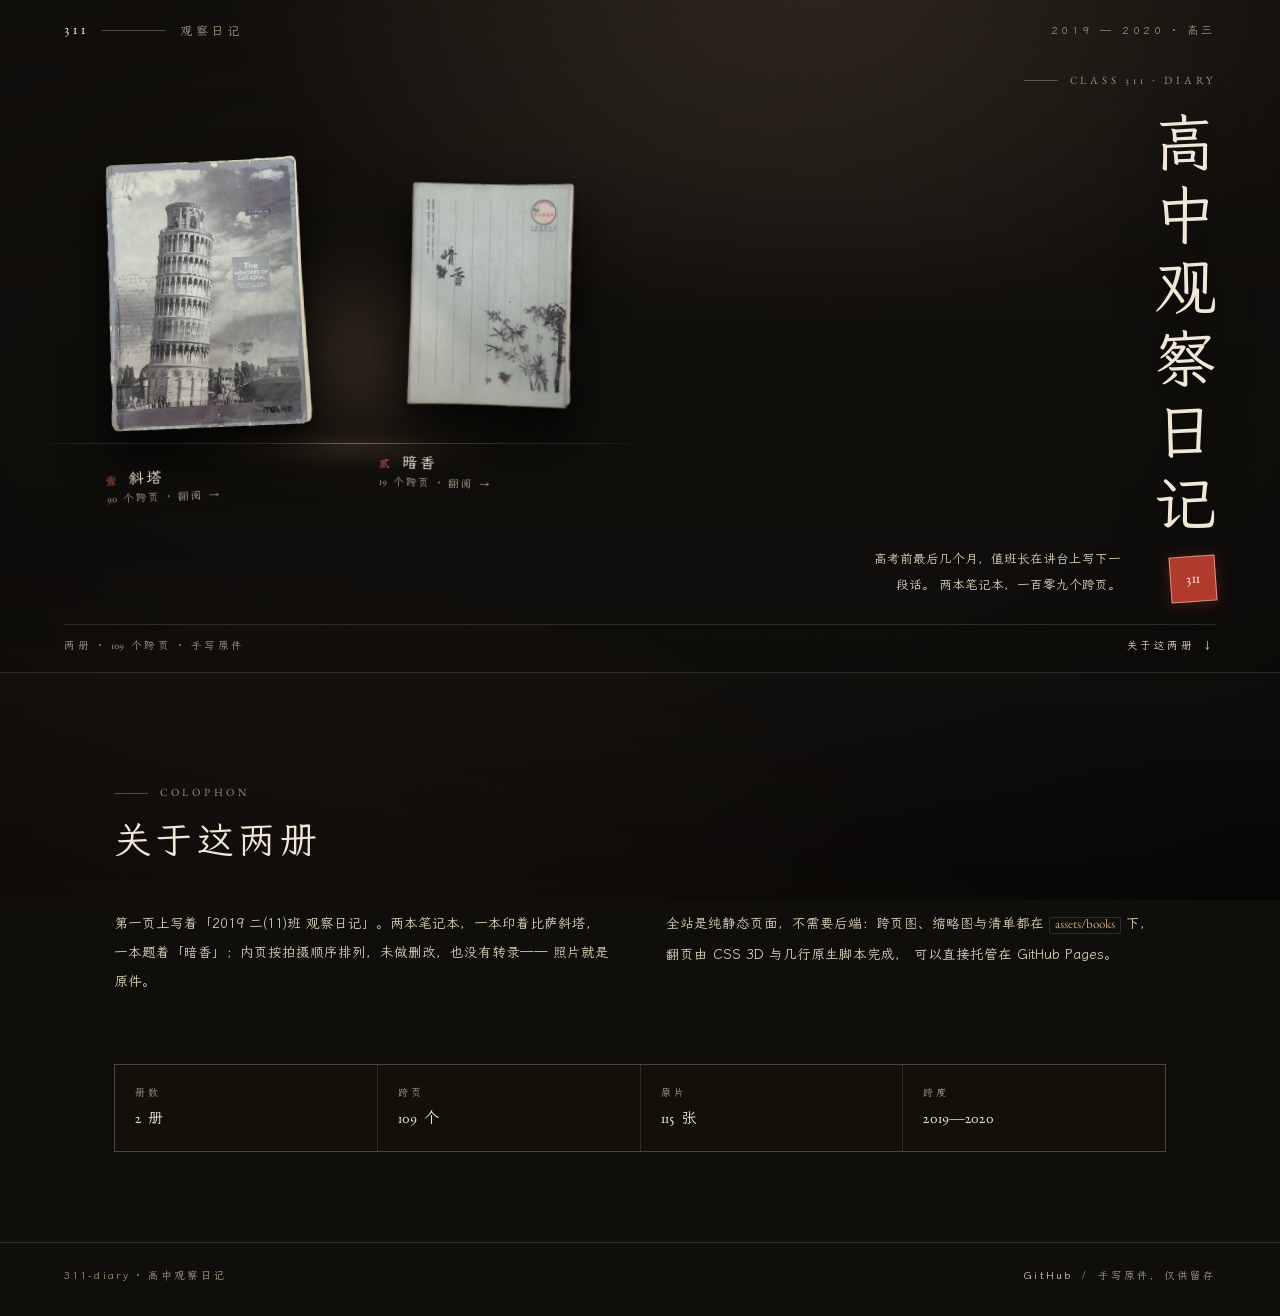
==== index.html @ 5d22f6da "搭建两册观察日记的翻阅站 首页以书架形式陈列两本手写笔记本，阅读器用 CSS 3D「一叶翻面」 实现翻页：正面是本页右半、背面是下一页左半，支持拖拽、键盘、 触摸滑动与缩略图跳页。  - build_" ====
<!DOCTYPE html>
<html lang="zh-CN">
<head>
<meta charset="utf-8">
<meta name="viewport" content="width=device-width, initial-scale=1, viewport-fit=cover">
<title>高中观察日记 · 311 班 · 两册手写笔记</title>
<meta name="description" content="高三（311）班的观察日记：两本手写笔记本，一百零九个跨页，逐页拍下，做成可以翻的书。">
<meta name="theme-color" content="#100e0b">
<meta property="og:title" content="高中观察日记 · 311 班">
<meta property="og:description" content="两本手写笔记本，一百零九个跨页，可以一页页翻。">
<meta property="og:type" content="website">
<link rel="icon" href="data:image/svg+xml,%3Csvg xmlns='http://www.w3.org/2000/svg' viewBox='0 0 64 64'%3E%3Crect width='64' height='64' fill='%23b03a2c'/%3E%3Ctext x='32' y='42' font-family='Georgia,serif' font-size='26' fill='%23fdf3e7' text-anchor='middle'%3E311%3C/text%3E%3C/svg%3E">
<link rel="preload" as="image" href="assets/books/vol-1/cover.webp">
<link rel="stylesheet" href="assets/css/base.css">
<link rel="stylesheet" href="assets/css/home.css">
</head>
<body class="home">

<div class="ambience" aria-hidden="true">
  <div class="ambience__lamp"></div>
  <div class="ambience__grain"></div>
  <div class="ambience__vignette"></div>
</div>

<header class="masthead">
  <a class="brand" href="index.html">
    <span class="brand__no num">311</span>
    <span class="brand__rule" aria-hidden="true"></span>
    <span class="brand__txt">观察日记</span>
  </a>
  <p class="masthead__meta">2019 — 2020 · 高三</p>
</header>

<main class="hero">

  <section class="hero__shelf" aria-label="选择一册">
    <div class="shelf-line" aria-hidden="true"></div>

    <a class="book book--1" href="reader.html?book=vol-1" data-book="vol-1">
      <span class="book__glow" aria-hidden="true"></span>
      <img class="book__cover" src="assets/books/vol-1/cover.webp" width="900" height="1200"
           alt="第一册《斜塔》封面：比萨斜塔">
      <span class="book__meta">
        <span class="book__cap">
          <span class="book__no num">壹</span>
          <span class="book__name">斜塔</span>
        </span>
        <span class="book__sub"><span class="num">90</span> 个跨页 · 翻阅 →</span>
      </span>
    </a>

    <a class="book book--2" href="reader.html?book=vol-2" data-book="vol-2">
      <span class="book__glow" aria-hidden="true"></span>
      <img class="book__cover" src="assets/books/vol-2/cover.webp" width="900" height="1200"
           alt="第二册《暗香》封面：竹枝与题字">
      <span class="book__meta">
        <span class="book__cap">
          <span class="book__no num">贰</span>
          <span class="book__name">暗香</span>
        </span>
        <span class="book__sub"><span class="num">19</span> 个跨页 · 翻阅 →</span>
      </span>
    </a>
  </section>

  <section class="hero__type">
    <p class="eyebrow">Class 311 · Diary</p>
    <div class="hero__stack">
      <p class="lede">
        高考前最后几个月，值班长在讲台上写下一段话。
        两本笔记本，一百零九个跨页。
      </p>
      <div class="hero__titlewrap">
        <h1 class="title-v">高中观察日记</h1>
        <span class="seal" role="img" aria-label="高三 311 班">311</span>
      </div>
    </div>
  </section>

  <footer class="hero__foot">
    <span class="foot-note">两册 · <span class="num">109</span> 个跨页 · 手写原件</span>
    <a class="scroll-cue" href="#about">关于这两册 <span aria-hidden="true">↓</span></a>
  </footer>
</main>

<section class="about" id="about">
  <div class="about__inner">
    <p class="eyebrow">Colophon</p>
    <h2 class="about__title">关于这两册</h2>
    <div class="about__cols">
      <p>
        第一页上写着「2019 二(11)班 观察日记」。两本笔记本，一本印着比萨斜塔，
        一本题着「暗香」；内页按拍摄顺序排列，未做删改，也没有转录——
        照片就是原件。
      </p>
      <p>
        全站是纯静态页面，不需要后端：跨页图、缩略图与清单都在
        <code>assets/books</code> 下，翻页由 CSS 3D 与几行原生脚本完成，
        可以直接托管在 GitHub Pages。
      </p>
    </div>
    <dl class="facts">
      <div class="facts__item"><dt>册数</dt><dd><span class="num">2</span> 册</dd></div>
      <div class="facts__item"><dt>跨页</dt><dd><span class="num">109</span> 个</dd></div>
      <div class="facts__item"><dt>原片</dt><dd><span class="num">115</span> 张</dd></div>
      <div class="facts__item"><dt>跨度</dt><dd><span class="num">2019—2020</span></dd></div>
    </dl>
  </div>
</section>

<footer class="site-foot">
  <span>311-diary · 高中观察日记</span>
  <span class="site-foot__right">
    <a href="https://github.com/LJW0401/311-diary" target="_blank" rel="noopener">GitHub</a>
    <span aria-hidden="true">/</span>
    <span>手写原件，仅供留存</span>
  </span>
</footer>

<script src="assets/js/home.js"></script>
</body>
</html>
---- assets/css/base.css ----
/* ==========================================================================
   base.css — 全站设计基底
   职责：设计变量、字体、重置、以及「暗房 / 纸」这一套共享氛围层。
   页面级布局分别在 home.css / reader.css 里，不在这里堆组件。
   ========================================================================== */

@font-face {
  font-family: "WenKai";
  src: url("../fonts/wenkai.woff2") format("woff2");
  font-weight: 300 500;
  font-style: normal;
  font-display: swap;
}

@font-face {
  font-family: "Garamond";
  src: url("../fonts/garamond.woff2") format("woff2");
  font-weight: 400 600;
  font-style: normal;
  font-display: swap;
}

:root {
  /* 暗房 */
  --room: #100e0b;
  --room-2: #17130e;
  --room-3: #221c15;

  /* 纸 */
  --paper: #f0e7d7;
  --paper-2: #d8ccb6;
  --paper-3: #9b8f7b;

  /* 朱砂与黄铜 */
  --seal: #b03a2c;
  --seal-soft: #c9604f;
  --brass: #c4a37a;

  --line: rgba(240, 231, 215, 0.14);
  --line-strong: rgba(240, 231, 215, 0.28);

  --font-cn: "WenKai", "LXGW WenKai", "Songti SC", "Noto Serif CJK SC", serif;
  --font-lat: "Garamond", "EB Garamond", Georgia, serif;

  --ease-out: cubic-bezier(0.16, 1, 0.3, 1);
  --ease-io: cubic-bezier(0.65, 0, 0.35, 1);
}

*,
*::before,
*::after {
  box-sizing: border-box;
}

html {
  -webkit-text-size-adjust: 100%;
}

body {
  margin: 0;
  min-height: 100svh;
  background: var(--room);
  color: var(--paper);
  font-family: var(--font-cn);
  font-weight: 300;
  font-synthesis: none;
  -webkit-font-smoothing: antialiased;
  text-rendering: optimizeLegibility;
  overflow-x: hidden;
}

img {
  display: block;
  max-width: 100%;
}

a {
  color: inherit;
  text-decoration: none;
}

button {
  font: inherit;
  color: inherit;
  background: none;
  border: 0;
  padding: 0;
  cursor: pointer;
}

:focus-visible {
  outline: 1px solid var(--brass);
  outline-offset: 6px;
}

::selection {
  background: var(--seal);
  color: var(--paper);
}

/* --- 氛围层：灯光 / 颗粒 / 暗角 --------------------------------------- */

.ambience {
  position: fixed;
  inset: 0;
  z-index: 0;
  pointer-events: none;
  overflow: hidden;
}

.ambience__lamp {
  position: absolute;
  inset: -20% -10% auto;
  height: 140%;
  background:
    radial-gradient(58% 46% at 62% 8%, rgba(255, 214, 158, 0.16), transparent 70%),
    radial-gradient(80% 60% at 20% 100%, rgba(120, 74, 40, 0.18), transparent 70%),
    linear-gradient(180deg, #17130f 0%, #100e0b 42%, #0b0908 100%);
}

.ambience__grain {
  position: absolute;
  inset: -50%;
  opacity: 0.22;
  mix-blend-mode: overlay;
  background-image: url("data:image/svg+xml,%3Csvg xmlns='http://www.w3.org/2000/svg' width='180' height='180'%3E%3Cfilter id='n'%3E%3CfeTurbulence type='fractalNoise' baseFrequency='0.85' numOctaves='3' stitchTiles='stitch'/%3E%3C/filter%3E%3Crect width='180' height='180' filter='url(%23n)' opacity='0.5'/%3E%3C/svg%3E");
}

.ambience__vignette {
  position: absolute;
  inset: 0;
  background: radial-gradient(120% 90% at 50% 45%, transparent 30%, rgba(0, 0, 0, 0.62) 100%);
}

/* --- 共享排版 -------------------------------------------------------- */

.eyebrow {
  margin: 0;
  display: flex;
  align-items: center;
  gap: 12px;
  font-family: var(--font-lat);
  font-size: 11px;
  letter-spacing: 0.34em;
  text-transform: uppercase;
  color: var(--paper-3);
}

.eyebrow::before {
  content: "";
  width: 34px;
  height: 1px;
  background: var(--line-strong);
}

.rule {
  height: 1px;
  background: var(--line);
  border: 0;
  margin: 0;
}

.num {
  font-family: var(--font-lat);
  font-variant-numeric: tabular-nums lining-nums;
  letter-spacing: 0.02em;
}

/* 朱砂印：站内唯一的高饱和色，只用在「班号」这一处。 */
.seal {
  display: grid;
  place-items: center;
  width: 46px;
  height: 46px;
  border: 1px solid rgba(255, 240, 230, 0.5);
  background: var(--seal);
  color: #fdf3e7;
  font-family: var(--font-lat);
  font-size: 15px;
  letter-spacing: 0.02em;
  box-shadow: 0 2px 14px rgba(176, 58, 44, 0.35);
  transform: rotate(-4deg);
}

/* 细微的入场：只给首屏需要交代顺序的元素用 */
@keyframes rise {
  from {
    opacity: 0;
    transform: translateY(18px);
  }
  to {
    opacity: 1;
    transform: none;
  }
}

@keyframes fade {
  from {
    opacity: 0;
  }
  to {
    opacity: 1;
  }
}

@media (prefers-reduced-motion: reduce) {
  *,
  *::before,
  *::after {
    animation-duration: 0.001ms !important;
    animation-iteration-count: 1 !important;
    transition-duration: 0.001ms !important;
  }
}
---- assets/css/home.css ----
/* ==========================================================================
   home.css — 书架首页
   一屏暗桌面：左边两册书落在同一条线上，右边竖排标题。
   布局按「视口高度」缩放，不做滚动式长页（版权页另起一段）。
   ========================================================================== */

body.home {
  display: flex;
  flex-direction: column;
  min-height: 100svh;
}

/* --- 报头 ------------------------------------------------------------- */

.masthead {
  position: relative;
  z-index: 2;
  display: flex;
  align-items: center;
  justify-content: space-between;
  gap: 24px;
  padding: clamp(18px, 2.6vh, 30px) clamp(20px, 5vw, 84px) 0;
  animation: rise 1s var(--ease-out) both;
}

.brand {
  display: flex;
  align-items: center;
  gap: 14px;
}

.brand__no {
  font-size: 15px;
  letter-spacing: 0.22em;
  color: var(--paper);
}

.brand__rule {
  width: clamp(28px, 5vw, 64px);
  height: 1px;
  background: var(--line-strong);
}

.brand__txt {
  font-size: 12px;
  letter-spacing: 0.3em;
  color: var(--paper-3);
}

.masthead__meta {
  margin: 0;
  font-size: 11px;
  letter-spacing: 0.32em;
  color: var(--paper-3);
}

/* --- 主视觉 ----------------------------------------------------------- */

.hero {
  position: relative;
  z-index: 1;
  flex: 1;
  min-height: 0;
  display: grid;
  grid-template-columns: minmax(0, 1.04fr) minmax(0, 0.96fr);
  grid-template-rows: minmax(0, 1fr) auto;
  align-items: center;
  column-gap: clamp(20px, 4vw, 72px);
  row-gap: clamp(14px, 2.4vh, 30px);
  width: 100%;
  max-width: 1580px;
  margin: 0 auto;
  padding: clamp(18px, 4vh, 48px) clamp(20px, 5vw, 84px) clamp(14px, 2.2vh, 28px);
}

/* --- 书架 ------------------------------------------------------------- */

.hero__shelf {
  position: relative;
  display: flex;
  align-items: flex-end;
  justify-content: center;
  gap: clamp(30px, 3.8vw, 68px);
  padding: 0 clamp(2px, 1.6vw, 22px) 92px;
  animation: fade 1.4s var(--ease-out) 0.15s both;
}

.hero__shelf::before {
  content: "";
  position: absolute;
  left: -6%;
  right: -6%;
  bottom: 40px;
  height: 76%;
  background: radial-gradient(48% 52% at 50% 54%, rgba(255, 197, 130, 0.13), transparent 72%);
  filter: blur(24px);
  pointer-events: none;
}

.shelf-line {
  position: absolute;
  left: -6%;
  right: -2%;
  bottom: 92px;
  height: 1px;
  background: linear-gradient(90deg,
      transparent, rgba(196, 163, 122, 0.3) 18%, rgba(196, 163, 122, 0.52) 52%, rgba(196, 163, 122, 0.12) 92%, transparent);
}

.shelf-line::after {
  content: "";
  position: absolute;
  left: 8%;
  right: 12%;
  top: -10px;
  height: 30px;
  background: radial-gradient(50% 50% at 50% 50%, rgba(255, 198, 130, 0.18), transparent 72%);
  filter: blur(9px);
}

.book {
  --rot: -2.4deg;
  position: relative;
  width: clamp(150px, 17.8vw, 262px);
  flex: 0 0 auto;
  transform: rotate(var(--rot));
  transform-origin: 50% 94%;
  transition: transform 0.85s var(--ease-out);
  animation: bookIn 1.1s var(--ease-out) both;
}

.book--2 {
  --rot: 1.7deg;
  width: clamp(142px, 16.8vw, 246px);
  animation-delay: 0.14s;
  animation-name: bookIn2;
}

@keyframes bookIn {
  from {
    opacity: 0;
    translate: 0 34px;
  }
  to {
    opacity: 1;
    translate: 0 0;
  }
}

@keyframes bookIn2 {
  from {
    opacity: 0;
    translate: 0 44px;
  }
  to {
    opacity: 1;
    translate: 0 -10px;
  }
}

.book__cover {
  position: relative;
  z-index: 1;
  width: 100%;
  height: auto;
  filter: drop-shadow(0 28px 24px rgba(0, 0, 0, 0.62)) drop-shadow(0 3px 4px rgba(0, 0, 0, 0.45));
  transition: filter 0.8s var(--ease-out);
}

.book__glow {
  position: absolute;
  inset: -14% -16% 18%;
  background: radial-gradient(50% 46% at 50% 58%, rgba(255, 199, 132, 0.34), transparent 70%);
  filter: blur(22px);
  opacity: 0;
  transition: opacity 0.8s var(--ease-out);
  pointer-events: none;
}

.book:focus-visible {
  outline: none;
}

.book:focus-visible .book__cover {
  outline: 1px solid var(--brass);
  outline-offset: 10px;
}

.book:hover,
.book:focus-visible {
  transform: rotate(calc(var(--rot) * 0.2)) translate(0, -16px) scale(1.015);
}

.book:hover .book__glow,
.book:focus-visible .book__glow {
  opacity: 1;
}

.book:hover .book__cover,
.book:focus-visible .book__cover {
  filter: drop-shadow(0 42px 36px rgba(0, 0, 0, 0.7)) drop-shadow(0 4px 6px rgba(0, 0, 0, 0.5));
}

.book__meta {
  position: absolute;
  top: calc(100% + 21px);
  left: 0;
  right: 0;
  z-index: 1;
  display: flex;
  flex-direction: column;
  gap: 4px;
}

.book__cap {
  display: flex;
  align-items: baseline;
  gap: 10px;
}

.book__no {
  font-size: 10px;
  letter-spacing: 0.24em;
  color: var(--seal-soft);
}

.book__name {
  font-size: clamp(15px, 1.2vw, 18px);
  letter-spacing: 0.2em;
  color: var(--paper);
}

.book__sub {
  font-size: 10.5px;
  letter-spacing: 0.16em;
  color: var(--paper-3);
  transition: color 0.5s;
}

.book:hover .book__sub {
  color: var(--brass);
}

/* --- 竖排标题 --------------------------------------------------------- */

.hero__type {
  display: flex;
  flex-direction: column;
  align-items: flex-end;
  gap: clamp(14px, 1.8vw, 24px);
  text-align: right;
  animation: rise 1.2s var(--ease-out) 0.2s both;
}

.title-v {
  margin: 0;
  writing-mode: vertical-rl;
  font-family: var(--font-cn);
  font-weight: 400;
  font-size: clamp(34px, min(5.2vw, 6.9vh), 78px);
  line-height: 1;
  letter-spacing: 0.16em;
  color: var(--paper);
  text-shadow: 0 8px 44px rgba(0, 0, 0, 0.72);
}

.hero__stack {
  display: flex;
  align-items: flex-end;
  justify-content: flex-end;
  gap: clamp(18px, 2.6vw, 44px);
}

.hero__titlewrap {
  display: flex;
  flex-direction: column;
  align-items: flex-end;
  gap: clamp(12px, 1.6vh, 20px);
}

.lede {
  margin: 0;
  max-width: 20em;
  padding-bottom: 4px;
  font-size: clamp(12.5px, 0.98vw, 14.5px);
  line-height: 2.1;
  color: var(--paper-2);
}

/* --- 页脚 ------------------------------------------------------------- */

.hero__foot {
  grid-column: 1 / -1;
  display: flex;
  align-items: baseline;
  justify-content: space-between;
  gap: 20px;
  padding-top: 14px;
  border-top: 1px solid var(--line);
  font-size: 10.5px;
  letter-spacing: 0.24em;
  color: var(--paper-3);
  animation: fade 1.6s var(--ease-out) 0.55s both;
}

.scroll-cue {
  display: inline-flex;
  align-items: center;
  gap: 8px;
  color: var(--paper-2);
  transition: color 0.4s;
}

.scroll-cue:hover {
  color: var(--brass);
}

.scroll-cue span {
  display: inline-block;
  animation: drift 2.8s ease-in-out infinite;
}

@keyframes drift {
  0%, 100% { transform: translateY(0); }
  50% { transform: translateY(4px); }
}

/* --- 版权页 ----------------------------------------------------------- */

.about {
  position: relative;
  z-index: 1;
  border-top: 1px solid var(--line);
  background: linear-gradient(180deg, rgba(255, 255, 255, 0.016), transparent 42%);
}

.about__inner {
  max-width: 1180px;
  margin: 0 auto;
  padding: clamp(64px, 9vw, 120px) clamp(20px, 5vw, 84px) clamp(56px, 7vw, 96px);
}

.about__title {
  margin: 20px 0 clamp(28px, 4vw, 46px);
  font-weight: 400;
  font-size: clamp(24px, 2.9vw, 38px);
  letter-spacing: 0.12em;
}

.about__cols {
  display: grid;
  grid-template-columns: 1fr 1fr;
  gap: clamp(22px, 4vw, 62px);
}

.about__cols p {
  margin: 0;
  font-size: 13.5px;
  line-height: 2.15;
  color: var(--paper-2);
}

.about__cols code {
  font-family: var(--font-lat);
  font-size: 13px;
  color: var(--brass);
  padding: 1px 5px;
  border: 1px solid var(--line);
  border-radius: 2px;
}

.facts {
  display: grid;
  grid-template-columns: repeat(4, 1fr);
  gap: 1px;
  margin: clamp(40px, 6vw, 68px) 0 0;
  background: var(--line);
  border: 1px solid var(--line);
}

.facts__item {
  display: flex;
  flex-direction: column;
  gap: 10px;
  padding: 22px 20px 24px;
  background: #131009;
}

.facts dt {
  font-size: 10px;
  letter-spacing: 0.3em;
  color: var(--paper-3);
}

.facts dd {
  margin: 0;
  font-size: 15px;
  letter-spacing: 0.08em;
}

.site-foot {
  position: relative;
  z-index: 1;
  display: flex;
  justify-content: space-between;
  gap: 16px;
  flex-wrap: wrap;
  padding: 26px clamp(20px, 5vw, 84px) 34px;
  border-top: 1px solid var(--line);
  font-size: 10.5px;
  letter-spacing: 0.2em;
  color: var(--paper-3);
}

.site-foot__right {
  display: inline-flex;
  gap: 10px;
  align-items: baseline;
}

.site-foot a {
  color: var(--paper-2);
  transition: color 0.4s;
}

.site-foot a:hover {
  color: var(--brass);
}

/* 点书后整页淡出，给「进入」一点过渡 */
body.is-leaving .hero,
body.is-leaving .masthead {
  opacity: 0;
  transform: scale(0.992);
  transition: opacity 0.34s ease, transform 0.34s ease;
}

/* --- 窄屏 ------------------------------------------------------------- */

@media (max-width: 900px) {
  .hero {
    grid-template-columns: 1fr;
    align-items: start;
    row-gap: 38px;
    padding-top: 28px;
    padding-bottom: 26px;
  }

  .hero__type {
    order: -1;
    align-items: flex-start;
    text-align: left;
    gap: 14px;
  }

  .title-v {
    writing-mode: horizontal-tb;
    font-size: clamp(30px, 8.4vw, 46px);
    letter-spacing: 0.14em;
  }

  .hero__stack {
    flex-direction: column;
    align-items: flex-start;
    gap: 22px;
  }

  .hero__titlewrap {
    align-items: flex-start;
    gap: 14px;
  }

  .lede {
    max-width: 26em;
  }

  .seal {
    width: 38px;
    height: 38px;
    font-size: 12px;
  }

  .hero__shelf {
    justify-content: center;
    padding-bottom: 72px;
    gap: 24px;
  }

  .book {
    width: min(38vw, 210px);
  }

  .book--2 {
    width: min(35vw, 196px);
  }

  .book__meta {
    top: calc(100% + 13px);
  }

  .shelf-line {
    bottom: 72px;
  }

  .about__cols {
    grid-template-columns: 1fr;
  }

  .facts {
    grid-template-columns: 1fr 1fr;
  }

  .hero__foot {
    font-size: 10px;
    letter-spacing: 0.16em;
  }
}
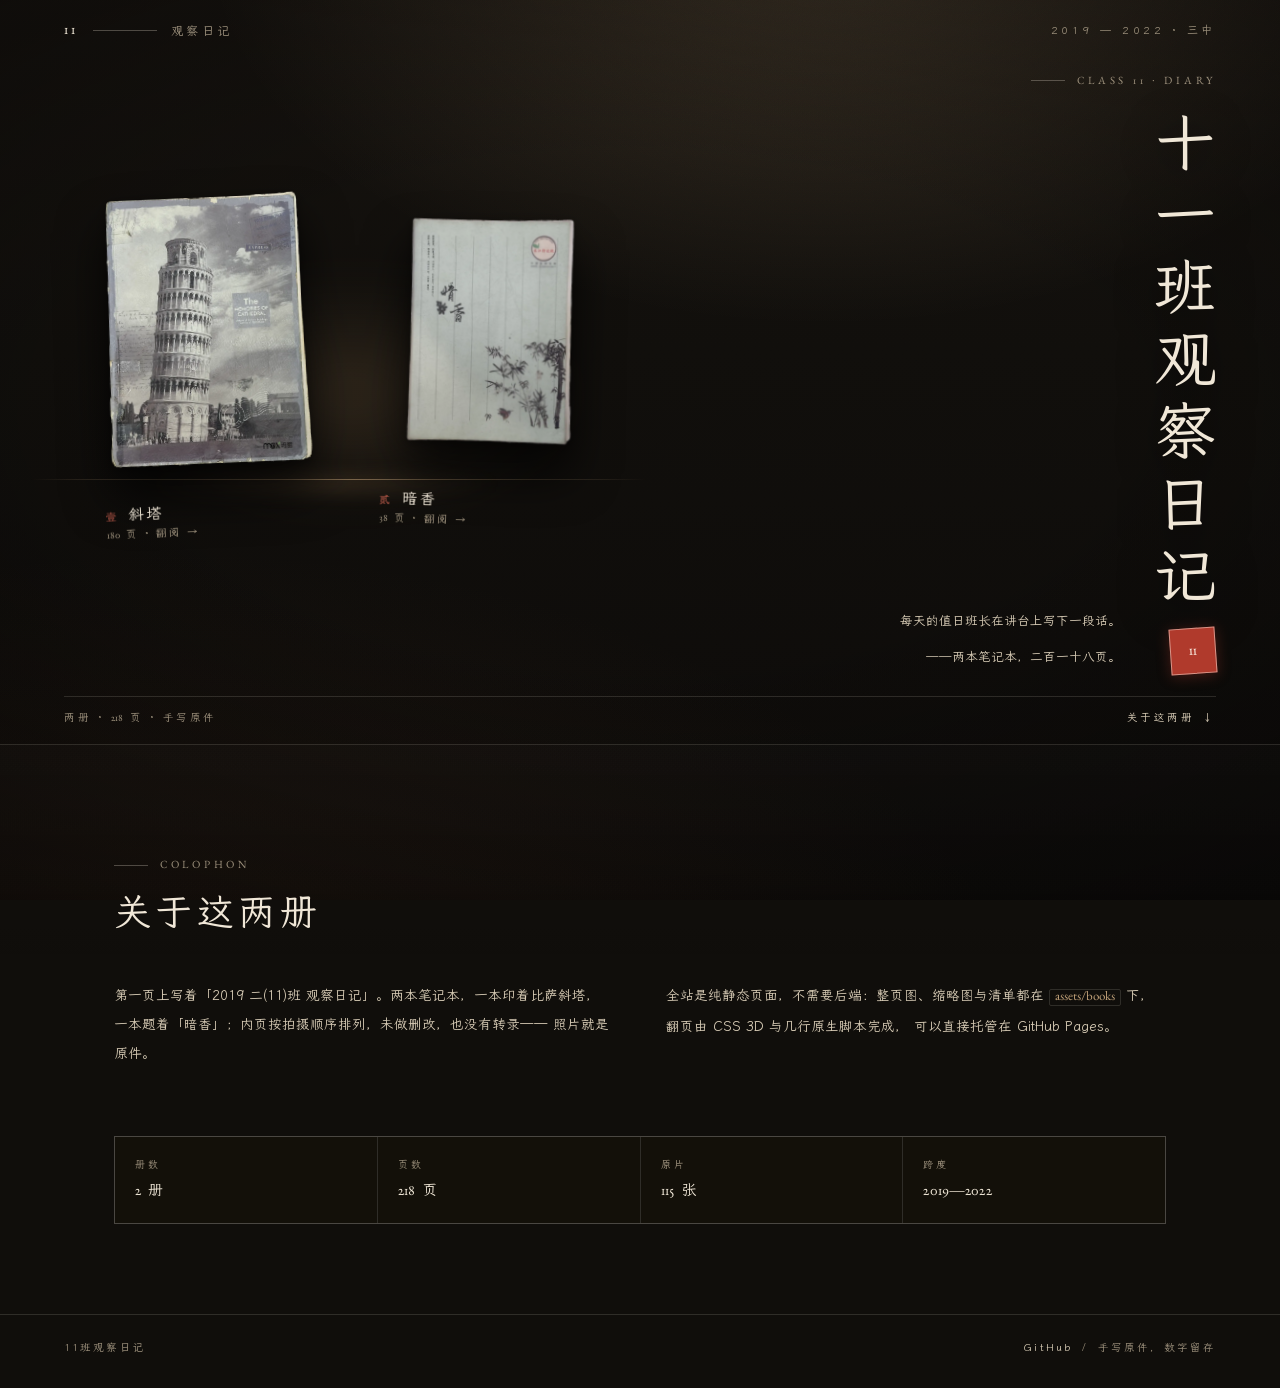
==== commit a5b0a711: "站点改名十一班观察日记，计量口径改为页 站名与班号：全站文案改「11班观察日记」，311 收敛为 11； 大标题写「十一」以避开竖排时数字侧倒，字体子集随之重跑。  计量口径：跨页改为页，按每张图左右" ====
--- a/index.html
+++ b/index.html
@@ -3,13 +3,13 @@
 <head>
 <meta charset="utf-8">
 <meta name="viewport" content="width=device-width, initial-scale=1, viewport-fit=cover">
-<title>高中观察日记 · 311 班 · 两册手写笔记</title>
-<meta name="description" content="高三（311）班的观察日记：两本手写笔记本，一百零九个跨页，逐页拍下，做成可以翻的书。">
+<title>11班观察日记 · 两册手写笔记</title>
+<meta name="description" content="高三（11）班的观察日记：两本手写笔记本，二百一十八页，逐页拍下，做成可以翻的书。">
 <meta name="theme-color" content="#100e0b">
-<meta property="og:title" content="高中观察日记 · 311 班">
-<meta property="og:description" content="两本手写笔记本，一百零九个跨页，可以一页页翻。">
+<meta property="og:title" content="11班观察日记">
+<meta property="og:description" content="两本手写笔记本，二百一十八页，可以一页页翻。">
 <meta property="og:type" content="website">
-<link rel="icon" href="data:image/svg+xml,%3Csvg xmlns='http://www.w3.org/2000/svg' viewBox='0 0 64 64'%3E%3Crect width='64' height='64' fill='%23b03a2c'/%3E%3Ctext x='32' y='42' font-family='Georgia,serif' font-size='26' fill='%23fdf3e7' text-anchor='middle'%3E311%3C/text%3E%3C/svg%3E">
+<link rel="icon" href="data:image/svg+xml,%3Csvg xmlns='http://www.w3.org/2000/svg' viewBox='0 0 64 64'%3E%3Crect width='64' height='64' fill='%23b03a2c'/%3E%3Ctext x='32' y='42' font-family='Georgia,serif' font-size='26' fill='%23fdf3e7' text-anchor='middle'%3E11%3C/text%3E%3C/svg%3E">
 <link rel="preload" as="image" href="assets/books/vol-1/cover.webp">
 <link rel="stylesheet" href="assets/css/base.css">
 <link rel="stylesheet" href="assets/css/home.css">
@@ -24,11 +24,11 @@
 
 <header class="masthead">
   <a class="brand" href="index.html">
-    <span class="brand__no num">311</span>
+    <span class="brand__no num">11</span>
     <span class="brand__rule" aria-hidden="true"></span>
     <span class="brand__txt">观察日记</span>
   </a>
-  <p class="masthead__meta">2019 — 2020 · 高三</p>
+  <p class="masthead__meta">2019 — 2022 · 三中</p>
 </header>
 
 <main class="hero">
@@ -45,7 +45,7 @@
           <span class="book__no num">壹</span>
           <span class="book__name">斜塔</span>
         </span>
-        <span class="book__sub"><span class="num">90</span> 个跨页 · 翻阅 →</span>
+        <span class="book__sub"><span class="num">180</span> 页 · 翻阅 →</span>
       </span>
     </a>
 
@@ -58,27 +58,27 @@
           <span class="book__no num">贰</span>
           <span class="book__name">暗香</span>
         </span>
-        <span class="book__sub"><span class="num">19</span> 个跨页 · 翻阅 →</span>
+        <span class="book__sub"><span class="num">38</span> 页 · 翻阅 →</span>
       </span>
     </a>
   </section>
 
   <section class="hero__type">
-    <p class="eyebrow">Class 311 · Diary</p>
+    <p class="eyebrow">Class 11 · Diary</p>
     <div class="hero__stack">
-      <p class="lede">
-        高考前最后几个月，值班长在讲台上写下一段话。
-        两本笔记本，一百零九个跨页。
-      </p>
+      <div class="lede">
+        <p>每天的值日班长在讲台上写下一段话。</p>
+        <p>——两本笔记本，二百一十八页。</p>
+      </div>
       <div class="hero__titlewrap">
-        <h1 class="title-v">高中观察日记</h1>
-        <span class="seal" role="img" aria-label="高三 311 班">311</span>
+        <h1 class="title-v">十一班观察日记</h1>
+        <span class="seal" role="img" aria-label="高三 11 班">11</span>
       </div>
     </div>
   </section>
 
   <footer class="hero__foot">
-    <span class="foot-note">两册 · <span class="num">109</span> 个跨页 · 手写原件</span>
+    <span class="foot-note">两册 · <span class="num">218</span> 页 · 手写原件</span>
     <a class="scroll-cue" href="#about">关于这两册 <span aria-hidden="true">↓</span></a>
   </footer>
 </main>
@@ -94,26 +94,26 @@
         照片就是原件。
       </p>
       <p>
-        全站是纯静态页面，不需要后端：跨页图、缩略图与清单都在
+        全站是纯静态页面，不需要后端：整页图、缩略图与清单都在
         <code>assets/books</code> 下，翻页由 CSS 3D 与几行原生脚本完成，
         可以直接托管在 GitHub Pages。
       </p>
     </div>
     <dl class="facts">
       <div class="facts__item"><dt>册数</dt><dd><span class="num">2</span> 册</dd></div>
-      <div class="facts__item"><dt>跨页</dt><dd><span class="num">109</span> 个</dd></div>
+      <div class="facts__item"><dt>页数</dt><dd><span class="num">218</span> 页</dd></div>
       <div class="facts__item"><dt>原片</dt><dd><span class="num">115</span> 张</dd></div>
-      <div class="facts__item"><dt>跨度</dt><dd><span class="num">2019—2020</span></dd></div>
+      <div class="facts__item"><dt>跨度</dt><dd><span class="num">2019—2022</span></dd></div>
     </dl>
   </div>
 </section>
 
 <footer class="site-foot">
-  <span>311-diary · 高中观察日记</span>
+  <span>11班观察日记</span>
   <span class="site-foot__right">
     <a href="https://github.com/LJW0401/311-diary" target="_blank" rel="noopener">GitHub</a>
     <span aria-hidden="true">/</span>
-    <span>手写原件，仅供留存</span>
+    <span>手写原件，数字留存</span>
   </span>
 </footer>
 
--- a/assets/css/home.css
+++ b/assets/css/home.css
@@ -287,6 +287,14 @@
   color: var(--paper-2);
 }
 
+.lede p {
+  margin: 0;
+}
+
+.lede p + p {
+  margin-top: 0.75em;
+}
+
 /* --- 页脚 ------------------------------------------------------------- */
 
 .hero__foot {
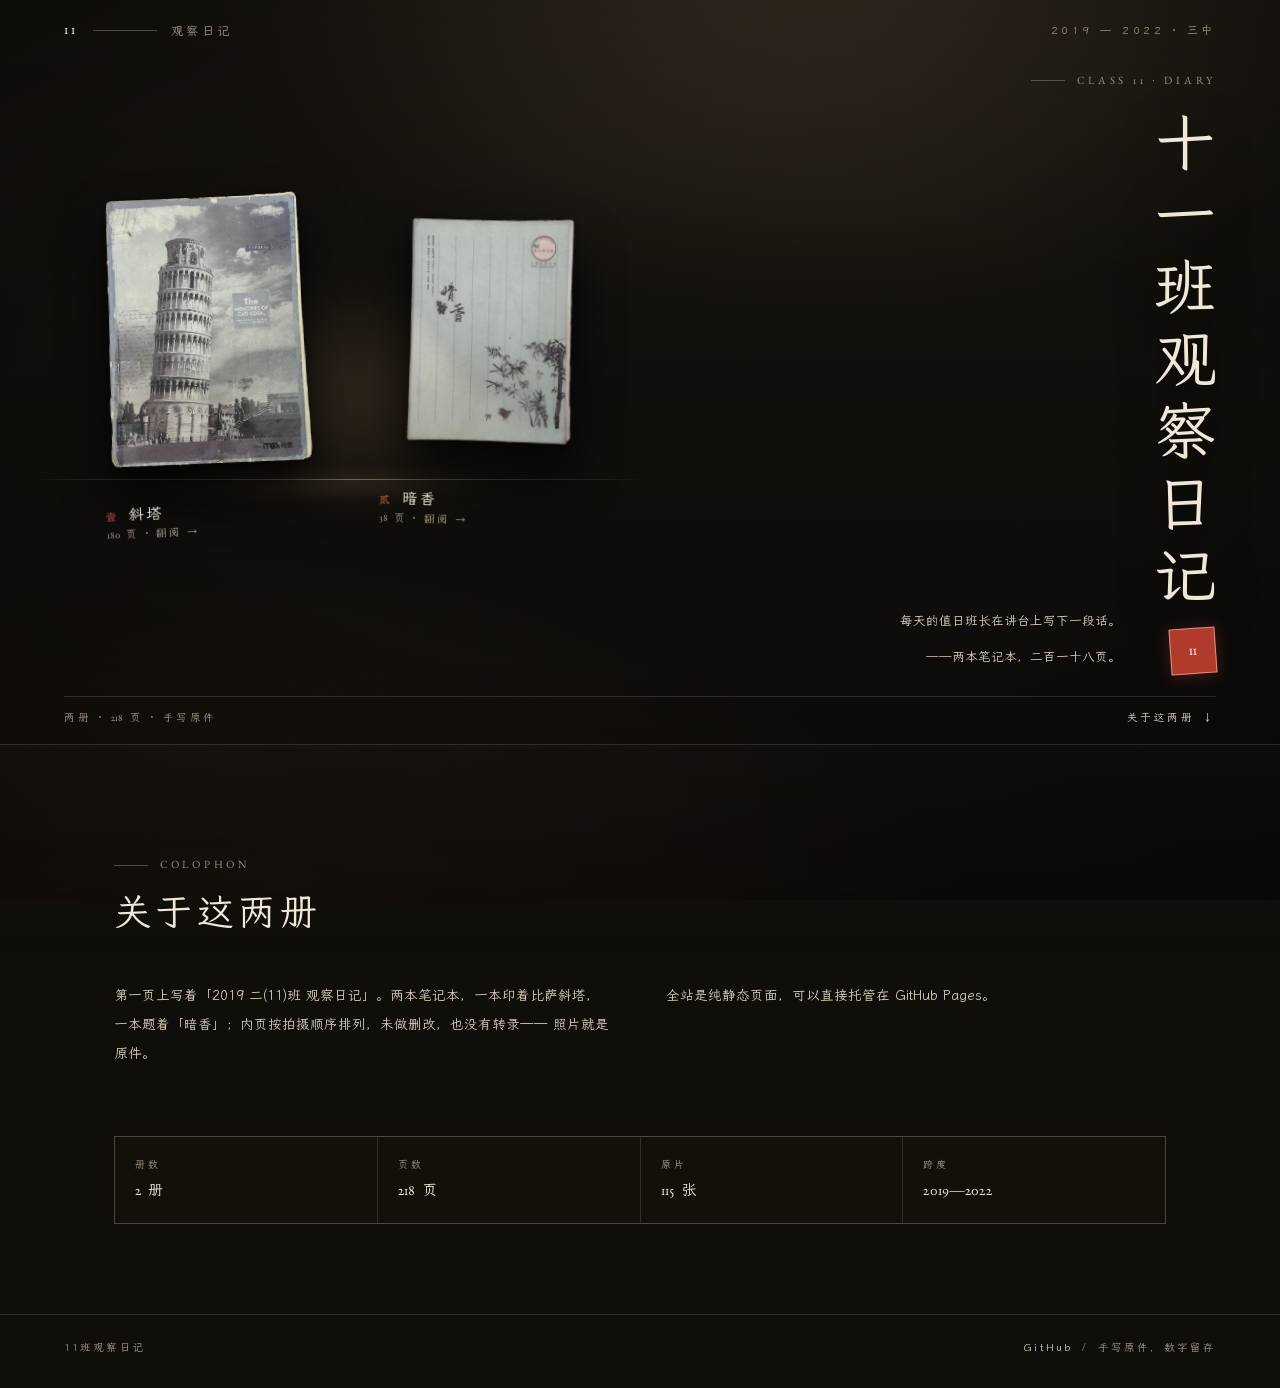
==== commit 6fbda8d8: "标签页标题改为观察日记，精简关于段落 标签页：index 与 reader 的 title 统一为「观察日记」，并删掉 reader.js 里用书名覆盖 document.title 的那行，否则打开" ====
--- a/index.html
+++ b/index.html
@@ -3,7 +3,7 @@
 <head>
 <meta charset="utf-8">
 <meta name="viewport" content="width=device-width, initial-scale=1, viewport-fit=cover">
-<title>11班观察日记 · 两册手写笔记</title>
+<title>观察日记</title>
 <meta name="description" content="高三（11）班的观察日记：两本手写笔记本，二百一十八页，逐页拍下，做成可以翻的书。">
 <meta name="theme-color" content="#100e0b">
 <meta property="og:title" content="11班观察日记">
@@ -94,9 +94,7 @@
         照片就是原件。
       </p>
       <p>
-        全站是纯静态页面，不需要后端：整页图、缩略图与清单都在
-        <code>assets/books</code> 下，翻页由 CSS 3D 与几行原生脚本完成，
-        可以直接托管在 GitHub Pages。
+        全站是纯静态页面，可以直接托管在 GitHub Pages。
       </p>
     </div>
     <dl class="facts">
